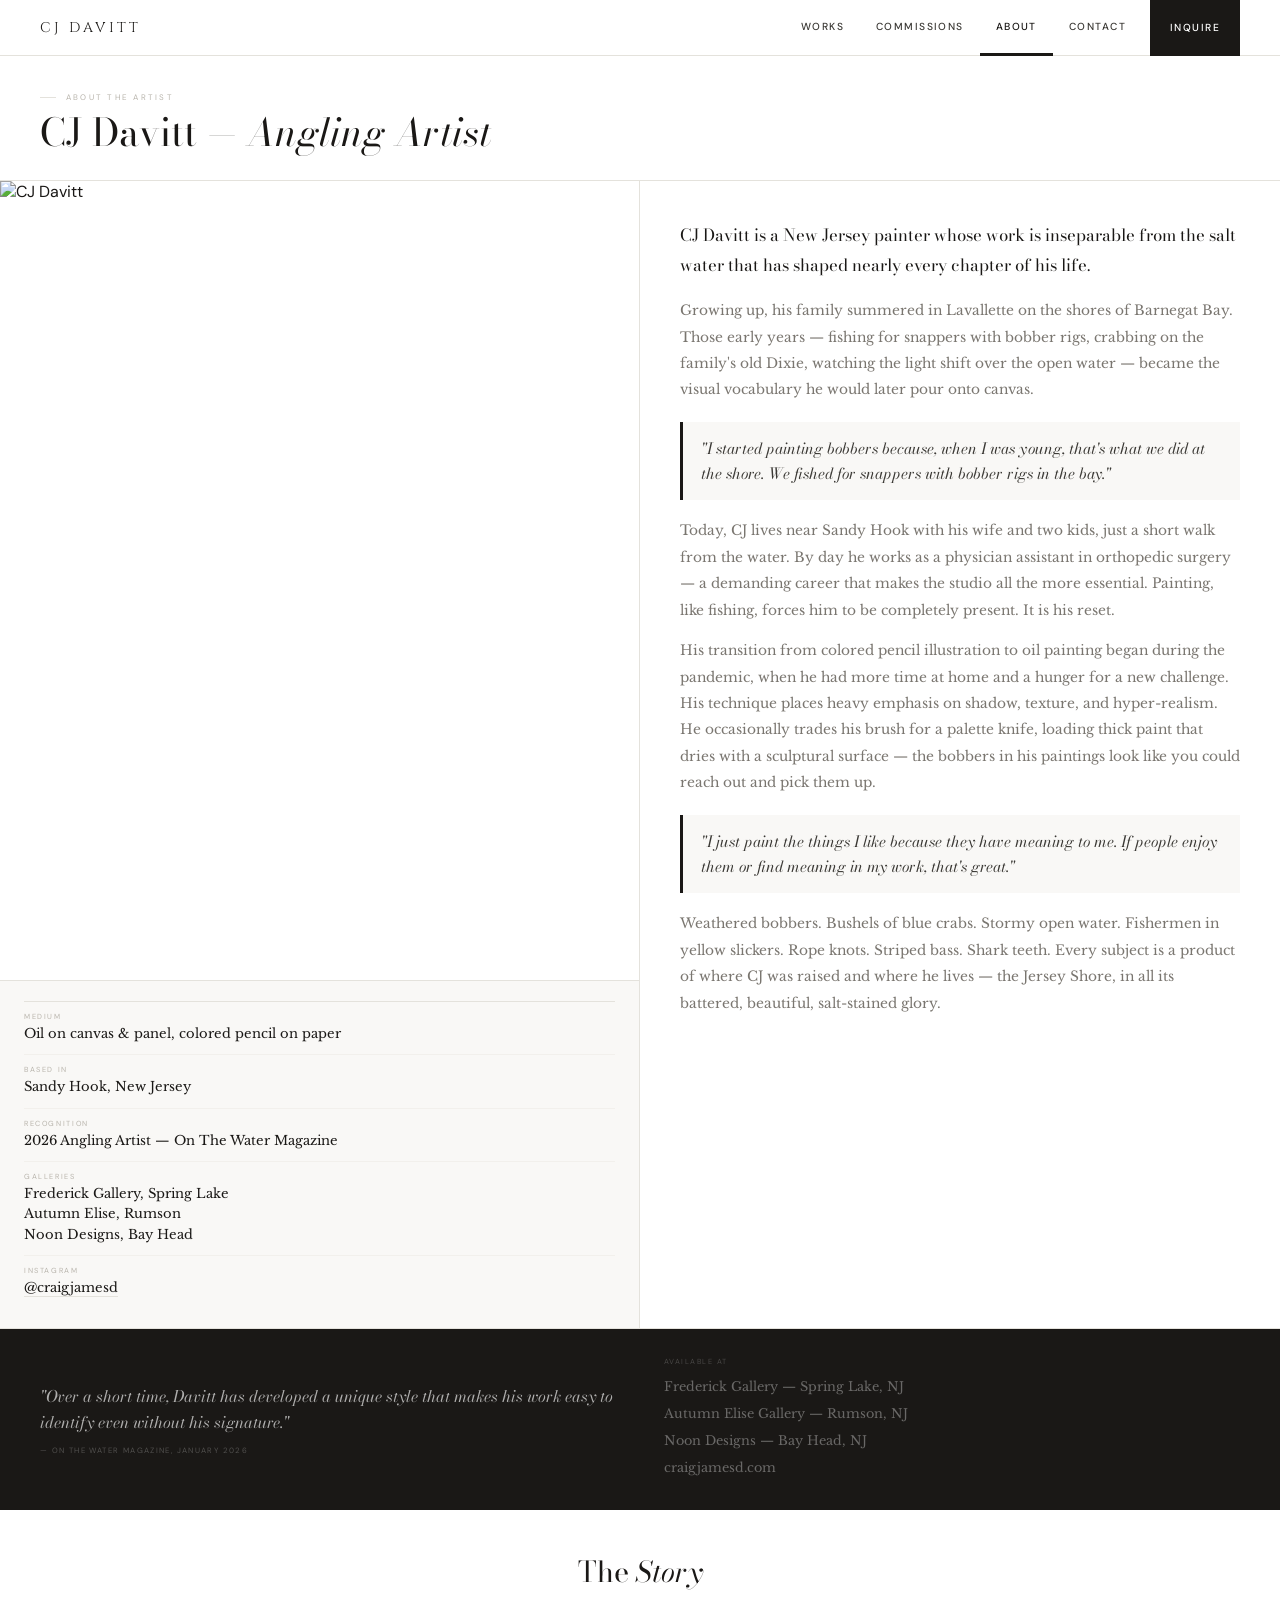
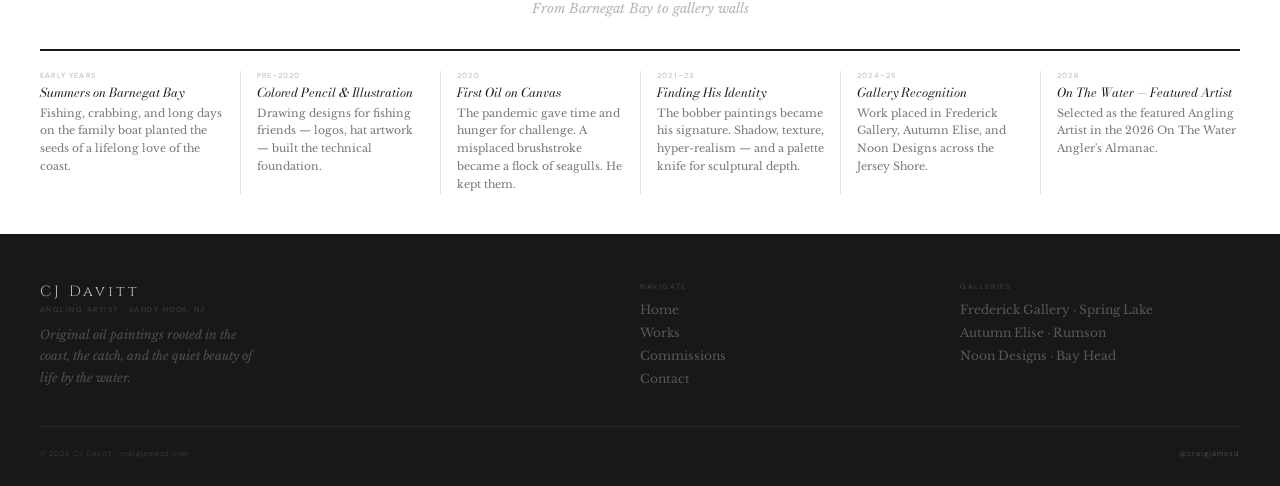
==== about.html @ a4e2ddee "Add files via upload" ====
<!DOCTYPE html>
<html lang="en">
<head>
<meta charset="UTF-8">
<meta name="viewport" content="width=device-width, initial-scale=1.0">
<title>About — CJ Davitt</title>
<meta name="description" content="The story of CJ Davitt — New Jersey oil painter and angling artist.">
<link rel="stylesheet" href="style.css">
<style>
.about-hero{display:grid;grid-template-columns:1fr 1fr;border-bottom:1px solid var(--stone);}
.about-left{border-right:1px solid var(--stone);}
.about-portrait{width:100%;aspect-ratio:4/5;object-fit:cover;object-position:center 15%;display:block;}
.about-creds-panel{background:var(--paper);padding:20px 24px;border-top:1px solid var(--stone);}
.about-right{padding:40px 40px;}
.about-lead{font-family:var(--serif);font-size:1.05rem;line-height:1.75;color:var(--ink);margin-bottom:18px;}
.about-text{font-family:var(--body);font-size:.86rem;line-height:1.92;color:var(--drift);margin-bottom:14px;}
.press-band{background:var(--ink);padding:28px var(--pad);display:grid;grid-template-columns:1fr 1fr;gap:48px;align-items:center;}
.press-quote-text{font-family:var(--serif);font-style:italic;font-size:1rem;color:rgba(255,255,255,.65);line-height:1.6;margin-bottom:10px;}
.press-attr{font-family:var(--sans);font-size:.48rem;letter-spacing:.18em;text-transform:uppercase;color:rgba(255,255,255,.24);}
.gallery-list{font-family:var(--body);font-size:.8rem;color:rgba(255,255,255,.35);line-height:2.1;}
.timeline-section{padding:40px var(--pad);}
.timeline-header{text-align:center;margin-bottom:32px;}
.timeline-title{font-family:var(--serif);font-size:1.8rem;font-weight:400;color:var(--ink);margin-bottom:6px;}
.timeline-title em{font-style:italic;}
.timeline-sub{font-family:var(--body);font-style:italic;font-size:.82rem;color:var(--pebble);}
.timeline-strip{display:grid;grid-template-columns:repeat(6,1fr);border-top:2px solid var(--ink);padding-top:20px;gap:0;}
.tl-col{padding-right:16px;}
.tl-col+.tl-col{border-left:1px solid var(--stone);padding-left:16px;padding-right:16px;}
.tl-col:last-child{padding-right:0;}
.tl-year{font-family:var(--sans);font-size:.46rem;letter-spacing:.16em;text-transform:uppercase;color:var(--pebble);margin-bottom:5px;}
.tl-event-title{font-family:var(--serif);font-style:italic;font-size:.78rem;color:var(--ink);margin-bottom:4px;line-height:1.25;}
.tl-event-body{font-family:var(--body);font-size:.68rem;color:var(--drift);line-height:1.65;}
@media(max-width:900px){
  .about-hero{grid-template-columns:1fr;}
  .about-left{border-right:none;border-bottom:1px solid var(--stone);display:grid;grid-template-columns:160px 1fr;}
  .about-portrait{aspect-ratio:3/4;max-height:220px;}
  .about-creds-panel{border-top:none;border-left:1px solid var(--stone);}
  .about-right{padding:28px var(--pad);}
  .press-band{grid-template-columns:1fr;}
  .timeline-strip{grid-template-columns:1fr 1fr;gap:16px;}
  .tl-col+.tl-col{border-left:none;padding-left:0;}
  .tl-col:nth-child(odd){border-right:1px solid var(--stone);padding-right:16px;}
}
@media(max-width:540px){
  .timeline-strip{grid-template-columns:1fr;}
  .tl-col:nth-child(odd){border-right:none;}
  .tl-col{border-bottom:1px solid var(--stone);padding-bottom:14px;padding-right:0;}
}
</style>
</head>
<body>
<div class="mob-drawer" id="mobDrawer"><div class="mob-logo">CJ Davitt</div><button class="mob-close" id="mobClose">✕</button><ul class="mob-links"><li><a href="works.html">Works</a></li><li><a href="commissions.html">Commissions</a></li><li><a href="about.html">About</a></li><li><a href="contact.html">Contact</a></li></ul></div>
<nav class="nav"><a href="index.html" class="nav-brand">CJ Davitt</a><div class="nav-links"><a href="works.html" class="nav-link">Works</a><a href="commissions.html" class="nav-link">Commissions</a><a href="about.html" class="nav-link active">About</a><a href="contact.html" class="nav-link">Contact</a><a href="contact.html" class="nav-link cta">Inquire</a></div><button class="nav-hamburger" id="hamburger"><span></span><span></span><span></span></button></nav>
<div class="page-header"><div class="page-eyebrow">About the Artist</div><div class="page-title">CJ Davitt — <em>Angling Artist</em></div></div>
<div class="about-hero">
  <div class="about-left">
    <img class="about-portrait" src="images/cj-davitt.jpg" alt="CJ Davitt"/>
    <div class="about-creds-panel">
      <div class="cred-item"><div class="cred-lbl">Medium</div><div class="cred-val">Oil on canvas &amp; panel, colored pencil on paper</div></div>
      <div class="cred-item"><div class="cred-lbl">Based In</div><div class="cred-val">Sandy Hook, New Jersey</div></div>
      <div class="cred-item"><div class="cred-lbl">Recognition</div><div class="cred-val">2026 Angling Artist — On The Water Magazine</div></div>
      <div class="cred-item"><div class="cred-lbl">Galleries</div><div class="cred-val">Frederick Gallery, Spring Lake<br>Autumn Elise, Rumson<br>Noon Designs, Bay Head</div></div>
      <div class="cred-item"><div class="cred-lbl">Instagram</div><div class="cred-val"><a href="https://instagram.com/craigjamesd" target="_blank">@craigjamesd</a></div></div>
    </div>
  </div>
  <div class="about-right">
    <p class="about-lead">CJ Davitt is a New Jersey painter whose work is inseparable from the salt water that has shaped nearly every chapter of his life.</p>
    <p class="about-text">Growing up, his family summered in Lavallette on the shores of Barnegat Bay. Those early years — fishing for snappers with bobber rigs, crabbing on the family's old Dixie, watching the light shift over the open water — became the visual vocabulary he would later pour onto canvas.</p>
    <div class="pull-quote">"I started painting bobbers because, when I was young, that's what we did at the shore. We fished for snappers with bobber rigs in the bay."</div>
    <p class="about-text">Today, CJ lives near Sandy Hook with his wife and two kids, just a short walk from the water. By day he works as a physician assistant in orthopedic surgery — a demanding career that makes the studio all the more essential. Painting, like fishing, forces him to be completely present. It is his reset.</p>
    <p class="about-text">His transition from colored pencil illustration to oil painting began during the pandemic, when he had more time at home and a hunger for a new challenge. His technique places heavy emphasis on shadow, texture, and hyper-realism. He occasionally trades his brush for a palette knife, loading thick paint that dries with a sculptural surface — the bobbers in his paintings look like you could reach out and pick them up.</p>
    <div class="pull-quote">"I just paint the things I like because they have meaning to me. If people enjoy them or find meaning in my work, that's great."</div>
    <p class="about-text">Weathered bobbers. Bushels of blue crabs. Stormy open water. Fishermen in yellow slickers. Rope knots. Striped bass. Shark teeth. Every subject is a product of where CJ was raised and where he lives — the Jersey Shore, in all its battered, beautiful, salt-stained glory.</p>
  </div>
</div>
<div class="press-band">
  <div><p class="press-quote-text">"Over a short time, Davitt has developed a unique style that makes his work easy to identify even without his signature."</p><div class="press-attr">— On The Water Magazine, January 2026</div></div>
  <div><div style="font-family:var(--sans);font-size:.46rem;letter-spacing:.2em;text-transform:uppercase;color:rgba(255,255,255,.2);margin-bottom:8px;">Available At</div><div class="gallery-list">Frederick Gallery — Spring Lake, NJ<br>Autumn Elise Gallery — Rumson, NJ<br>Noon Designs — Bay Head, NJ<br>craigjamesd.com</div></div>
</div>
<div class="timeline-section">
  <div class="timeline-header"><div class="timeline-title">The <em>Story</em></div><div class="timeline-sub">From Barnegat Bay to gallery walls</div></div>
  <div class="timeline-strip">
    <div class="tl-col"><div class="tl-year">Early Years</div><div class="tl-event-title">Summers on Barnegat Bay</div><div class="tl-event-body">Fishing, crabbing, and long days on the family boat planted the seeds of a lifelong love of the coast.</div></div>
    <div class="tl-col"><div class="tl-year">Pre-2020</div><div class="tl-event-title">Colored Pencil &amp; Illustration</div><div class="tl-event-body">Drawing designs for fishing friends — logos, hat artwork — built the technical foundation.</div></div>
    <div class="tl-col"><div class="tl-year">2020</div><div class="tl-event-title">First Oil on Canvas</div><div class="tl-event-body">The pandemic gave time and hunger for challenge. A misplaced brushstroke became a flock of seagulls. He kept them.</div></div>
    <div class="tl-col"><div class="tl-year">2021–23</div><div class="tl-event-title">Finding His Identity</div><div class="tl-event-body">The bobber paintings became his signature. Shadow, texture, hyper-realism — and a palette knife for sculptural depth.</div></div>
    <div class="tl-col"><div class="tl-year">2024–25</div><div class="tl-event-title">Gallery Recognition</div><div class="tl-event-body">Work placed in Frederick Gallery, Autumn Elise, and Noon Designs across the Jersey Shore.</div></div>
    <div class="tl-col"><div class="tl-year">2026</div><div class="tl-event-title">On The Water — Featured Artist</div><div class="tl-event-body">Selected as the featured Angling Artist in the 2026 On The Water Angler's Almanac.</div></div>
  </div>
</div>
<footer><div class="ft-grid"><div><div class="ft-logo">CJ Davitt</div><div class="ft-sub">Angling Artist · Sandy Hook, NJ</div><p class="ft-tag">Original oil paintings rooted in the coast, the catch, and the quiet beauty of life by the water.</p></div><div><div class="ft-col-lbl">Navigate</div><a href="index.html" class="ft-link">Home</a><a href="works.html" class="ft-link">Works</a><a href="commissions.html" class="ft-link">Commissions</a><a href="contact.html" class="ft-link">Contact</a></div><div><div class="ft-col-lbl">Galleries</div><span class="ft-link">Frederick Gallery · Spring Lake</span><span class="ft-link">Autumn Elise · Rumson</span><span class="ft-link">Noon Designs · Bay Head</span></div></div><div class="ft-bot"><span class="ft-copy">© 2026 CJ Davitt · craigjamesd.com</span><a href="https://instagram.com/craigjamesd" target="_blank" class="ft-ig">@craigjamesd</a></div></footer>
<script src="shared.js"></script>
</body>
</html>
---- style.css ----
/* ── CJ DAVITT — SHARED STYLES ── */
@import url('https://fonts.googleapis.com/css2?family=Cinzel:wght@400;500&family=Bodoni+Moda:ital,opsz,wght@0,6..96,400;0,6..96,500;1,6..96,400&family=Libre+Baskerville:ital,wght@0,400;1,400&family=DM+Sans:wght@300;400;500&display=swap');

*,*::before,*::after{margin:0;padding:0;box-sizing:border-box;}
img{display:block;max-width:100%;}
html{scroll-behavior:smooth;}
body{background:#fff;color:#1a1816;font-family:'DM Sans',sans-serif;overflow-x:hidden;}

:root{
  --white:#ffffff;--paper:#f9f8f6;--linen:#f2f0ec;
  --stone:#e4e2dc;--pebble:#b8b4ac;--drift:#7a7670;
  --anchor:#3a3834;--ink:#1a1816;--ocean:#0f1f2e;
  --serif:'Bodoni Moda',Georgia,serif;
  --display:'Cinzel',serif;
  --body:'Libre Baskerville',serif;
  --sans:'DM Sans',sans-serif;
  --pad:40px;
  --dot-av:#2d6a4f;
  --dot-sold:#c0392b;
}

/* ── NAV ── */
.nav{background:var(--white);border-bottom:1px solid var(--stone);padding:0 var(--pad);display:flex;align-items:center;justify-content:space-between;height:56px;position:sticky;top:0;z-index:100;}
.nav-brand{font-family:var(--display);font-size:.88rem;font-weight:400;letter-spacing:.22em;color:var(--ink);text-transform:uppercase;text-decoration:none;}
.nav-links{display:flex;align-items:center;gap:0;}
.nav-link{font-family:var(--sans);font-size:.64rem;letter-spacing:.14em;text-transform:uppercase;color:var(--anchor);padding:0 16px;height:56px;display:flex;align-items:center;border-bottom:3px solid transparent;font-weight:500;text-decoration:none;transition:color .2s;}
.nav-link:hover{color:var(--ink);}
.nav-link.active{color:var(--ink);border-bottom-color:var(--ink);}
.nav-link.cta{background:var(--ink);color:var(--white);border-bottom:none;margin-left:8px;padding:0 20px;}
.nav-link.cta:hover{background:var(--ocean);}
.nav-hamburger{display:none;flex-direction:column;gap:5px;width:40px;height:40px;padding:10px;cursor:pointer;border:none;background:none;}
.nav-hamburger span{display:block;width:20px;height:1.5px;background:var(--ink);}

/* MOBILE DRAWER */
.mob-drawer{display:none;position:fixed;inset:0;z-index:200;background:var(--ink);flex-direction:column;justify-content:center;align-items:center;}
.mob-drawer.open{display:flex;}
.mob-close{position:absolute;top:18px;right:18px;width:44px;height:44px;display:flex;align-items:center;justify-content:center;color:rgba(255,255,255,.4);font-size:1.2rem;cursor:pointer;border:none;background:none;}
.mob-logo{position:absolute;top:20px;left:var(--pad);font-family:var(--display);font-size:.82rem;color:rgba(255,255,255,.4);letter-spacing:.2em;}
.mob-links{list-style:none;text-align:center;}
.mob-links li{border-bottom:1px solid rgba(255,255,255,.07);}
.mob-links li:first-child{border-top:1px solid rgba(255,255,255,.07);}
.mob-links a{display:block;padding:16px 48px;font-family:var(--serif);font-size:1.3rem;font-style:italic;color:rgba(255,255,255,.65);text-decoration:none;}

/* ── PRESS BAR ── */
.press{background:var(--ink);padding:11px var(--pad);display:flex;align-items:center;gap:16px;overflow:hidden;}
.press-lbl{font-family:var(--sans);font-size:.48rem;letter-spacing:.24em;text-transform:uppercase;color:rgba(255,255,255,.2);white-space:nowrap;flex-shrink:0;}
.press-div{width:1px;height:10px;background:rgba(255,255,255,.1);flex-shrink:0;}
.press-item{font-family:var(--body);font-style:italic;font-size:.78rem;color:rgba(255,255,255,.35);white-space:nowrap;}
.press-item strong{font-style:normal;font-weight:400;color:rgba(255,255,255,.55);}

/* ── PAGE HEADER ── */
.page-header{padding:36px var(--pad) 28px;border-bottom:1px solid var(--stone);}
.page-eyebrow{font-family:var(--sans);font-size:.5rem;letter-spacing:.28em;text-transform:uppercase;color:var(--pebble);display:flex;align-items:center;gap:10px;margin-bottom:10px;}
.page-eyebrow::before{content:'';width:16px;height:1px;background:var(--stone);display:block;}
.page-title{font-family:var(--serif);font-size:clamp(1.8rem,3vw,2.8rem);font-weight:400;color:var(--ink);line-height:1.05;}
.page-title em{font-style:italic;}

/* ── SHARED ELEMENTS ── */
.eyebrow{font-family:var(--sans);font-size:.5rem;letter-spacing:.26em;text-transform:uppercase;color:var(--pebble);margin-bottom:4px;}
.label{font-family:var(--sans);font-size:.48rem;letter-spacing:.22em;text-transform:uppercase;color:var(--pebble);}
.divider{height:1px;background:var(--stone);margin:16px 0;}
.body-text{font-family:var(--body);font-size:.88rem;line-height:1.9;color:var(--drift);}
.pull-quote{border-left:3px solid var(--ink);padding:14px 18px;font-family:var(--serif);font-style:italic;font-size:.96rem;color:var(--anchor);line-height:1.65;background:var(--paper);margin:18px 0;border-radius:0;}
.small-cta{font-family:var(--sans);font-size:.52rem;letter-spacing:.14em;text-transform:uppercase;color:var(--ink);border-bottom:1px solid var(--stone);padding-bottom:1px;display:inline-block;text-decoration:none;}
.btn{font-family:var(--sans);font-size:.56rem;letter-spacing:.16em;text-transform:uppercase;padding:10px 20px;border:1px solid var(--ink);color:var(--ink);background:none;cursor:pointer;text-decoration:none;display:inline-block;transition:background .2s,color .2s;}
.btn:hover{background:var(--ink);color:var(--white);}
.btn-f{background:var(--ink);color:var(--white);}
.btn-f:hover{background:var(--ocean);}
.dot{width:7px;height:7px;border-radius:50%;display:inline-block;flex-shrink:0;}
.dot-av{background:var(--dot-av);}
.dot-sold{background:var(--dot-sold);}

/* credentials */
.cred-item{padding:10px 0;border-bottom:1px solid #f2f0ec;}
.cred-item:last-child{border:none;}
.cred-item:first-child{border-top:1px solid var(--stone);}
.cred-lbl{font-family:var(--sans);font-size:.46rem;letter-spacing:.22em;text-transform:uppercase;color:var(--pebble);margin-bottom:3px;}
.cred-val{font-family:var(--body);font-size:.82rem;color:var(--ink);line-height:1.55;}
.cred-val a{color:var(--ink);text-decoration:none;border-bottom:1px solid var(--stone);}

/* event card */
.event-card{display:flex;gap:10px;align-items:center;background:var(--paper);border:1px solid var(--stone);padding:10px 12px;margin-bottom:8px;}
.event-card:last-child{margin-bottom:0;}
.event-date{background:var(--ink);color:var(--white);padding:6px 10px;text-align:center;flex-shrink:0;min-width:40px;}
.eday{font-family:var(--display);font-size:.9rem;line-height:1;}
.emon{font-family:var(--sans);font-size:.42rem;letter-spacing:.1em;text-transform:uppercase;opacity:.5;margin-top:1px;}
.event-name{font-family:var(--sans);font-size:.62rem;letter-spacing:.06em;color:var(--ink);font-weight:500;margin-bottom:1px;}
.event-venue{font-family:var(--body);font-style:italic;font-size:.62rem;color:var(--drift);}

/* lightbox */
.lightbox{display:none;position:fixed;inset:0;background:rgba(0,0,0,.92);z-index:500;align-items:center;justify-content:center;padding:24px;}
.lightbox.open{display:flex;}
.lightbox-inner{position:relative;max-width:90vw;max-height:90vh;}
.lightbox-inner img{max-width:90vw;max-height:85vh;object-fit:contain;display:block;}
.lightbox-close{position:absolute;top:-36px;right:0;font-family:var(--sans);font-size:.58rem;letter-spacing:.16em;text-transform:uppercase;color:rgba(255,255,255,.5);cursor:pointer;border:none;background:none;}
.lightbox-cap{font-family:var(--body);font-style:italic;font-size:.72rem;color:rgba(255,255,255,.4);margin-top:10px;text-align:center;}

/* ── FOOTER ── */
footer{background:var(--ink);padding:48px var(--pad) 28px;}
.ft-grid{display:grid;grid-template-columns:2fr 1fr 1fr;gap:40px;padding-bottom:32px;border-bottom:1px solid rgba(255,255,255,.07);margin-bottom:22px;}
.ft-logo{font-family:var(--display);font-size:.92rem;color:rgba(255,255,255,.7);letter-spacing:.2em;margin-bottom:4px;}
.ft-sub{font-family:var(--sans);font-size:.46rem;letter-spacing:.2em;text-transform:uppercase;color:rgba(255,255,255,.18);margin-bottom:10px;}
.ft-tag{font-family:var(--body);font-style:italic;font-size:.76rem;color:rgba(255,255,255,.24);line-height:1.75;max-width:220px;}
.ft-col-lbl{font-family:var(--sans);font-size:.46rem;letter-spacing:.22em;text-transform:uppercase;color:rgba(255,255,255,.18);margin-bottom:11px;}
.ft-link{font-family:var(--body);font-size:.76rem;color:rgba(255,255,255,.28);display:block;margin-bottom:8px;text-decoration:none;transition:color .2s;}
.ft-link:hover{color:rgba(255,255,255,.6);}
.ft-bot{display:flex;justify-content:space-between;align-items:center;}
.ft-copy{font-family:var(--sans);font-size:.46rem;letter-spacing:.1em;color:rgba(255,255,255,.14);}
.ft-ig{font-family:var(--sans);font-size:.46rem;letter-spacing:.14em;color:rgba(255,255,255,.22);text-decoration:none;}

/* ── MOBILE ── */
@media(max-width:768px){
  :root{--pad:20px;}
  .nav-links{display:none;}
  .nav-hamburger{display:flex;}
  .press{flex-direction:column;align-items:flex-start;gap:4px;}
  .press-div{display:none;}
  .ft-grid{grid-template-columns:1fr;gap:20px;}
  .ft-grid>div:nth-child(2),.ft-grid>div:nth-child(3){display:none;}
  .ft-bot{flex-direction:column;align-items:flex-start;gap:4px;}
}
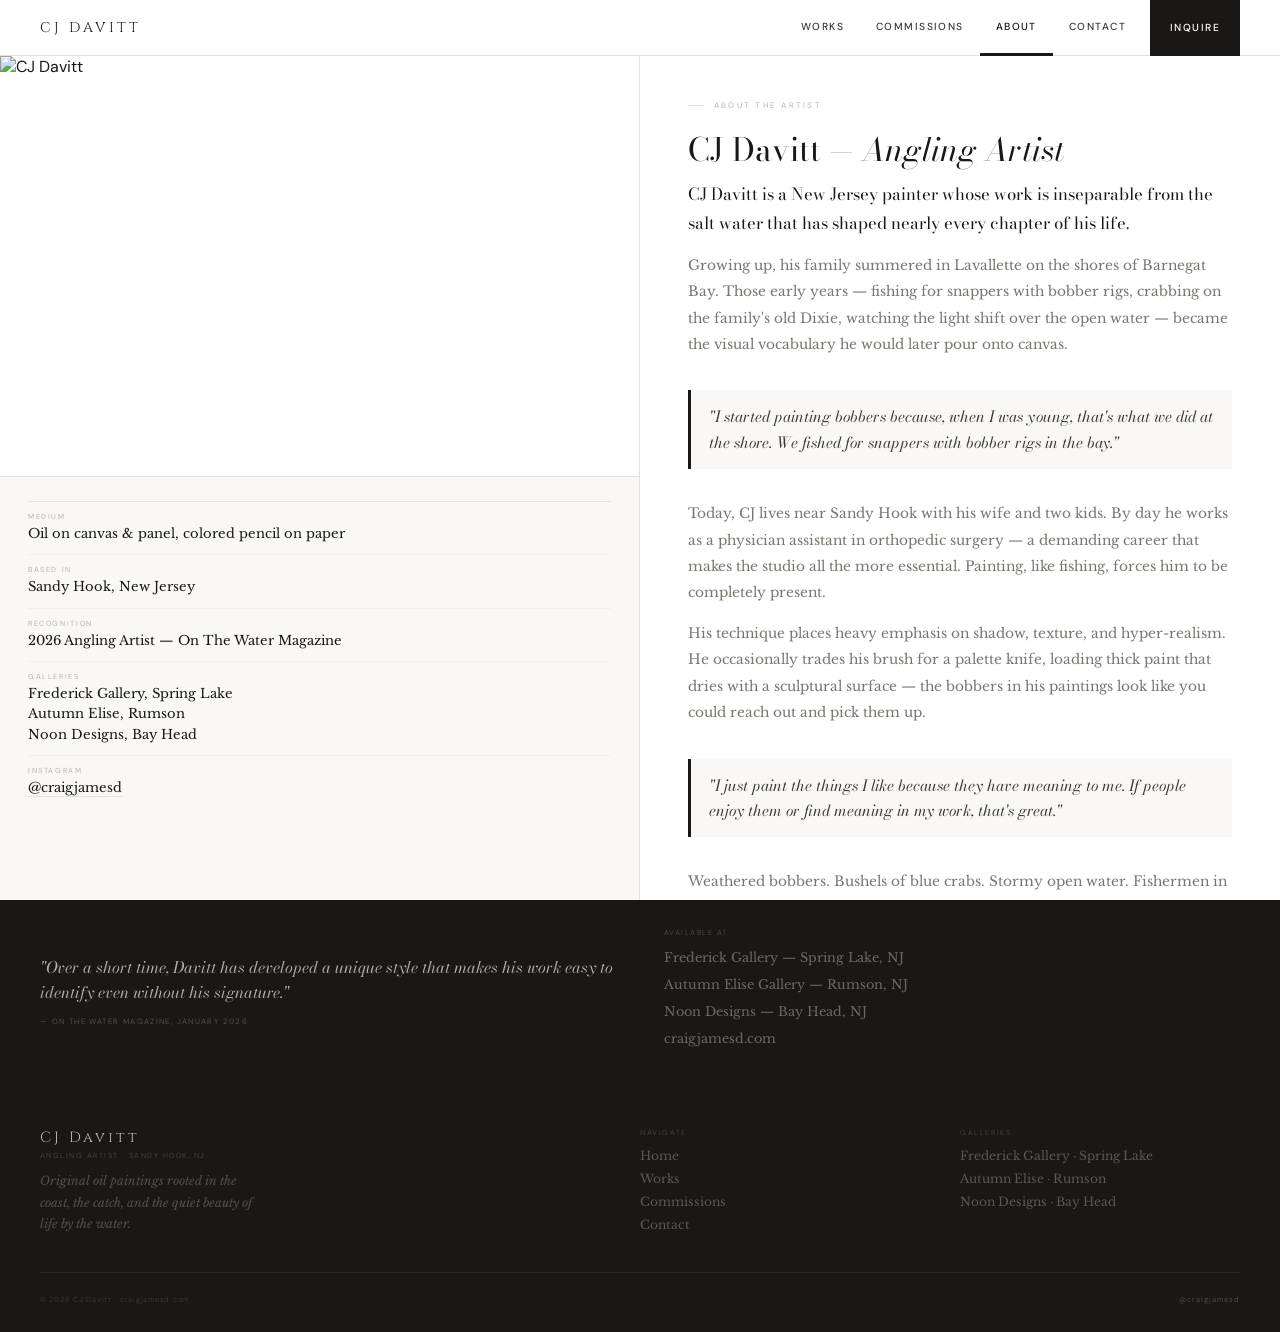
==== commit add12efa: "Add files via upload" ====
--- a/about.html
+++ b/about.html
@@ -7,55 +7,34 @@
 <meta name="description" content="The story of CJ Davitt — New Jersey oil painter and angling artist.">
 <link rel="stylesheet" href="style.css">
 <style>
-.about-hero{display:grid;grid-template-columns:1fr 1fr;border-bottom:1px solid var(--stone);}
-.about-left{border-right:1px solid var(--stone);}
-.about-portrait{width:100%;aspect-ratio:4/5;object-fit:cover;object-position:center 15%;display:block;}
-.about-creds-panel{background:var(--paper);padding:20px 24px;border-top:1px solid var(--stone);}
-.about-right{padding:40px 40px;}
-.about-lead{font-family:var(--serif);font-size:1.05rem;line-height:1.75;color:var(--ink);margin-bottom:18px;}
-.about-text{font-family:var(--body);font-size:.86rem;line-height:1.92;color:var(--drift);margin-bottom:14px;}
+.about-wrap{display:grid;grid-template-columns:1fr 1fr;min-height:calc(100vh - 56px);}
+.about-left{border-right:1px solid var(--stone);display:flex;flex-direction:column;}
+.about-photo{width:100%;height:420px;object-fit:cover;object-position:center 20%;display:block;}
+.about-creds{background:var(--paper);padding:24px 28px;flex:1;border-top:1px solid var(--stone);}
+.about-right{padding:44px 48px;display:flex;flex-direction:column;gap:14px;overflow-y:auto;max-height:calc(100vh - 56px);}
+.about-lead{font-family:var(--serif);font-size:1.05rem;line-height:1.75;color:var(--ink);}
+.about-text{font-family:var(--body);font-size:.86rem;line-height:1.92;color:var(--drift);}
 .press-band{background:var(--ink);padding:28px var(--pad);display:grid;grid-template-columns:1fr 1fr;gap:48px;align-items:center;}
 .press-quote-text{font-family:var(--serif);font-style:italic;font-size:1rem;color:rgba(255,255,255,.65);line-height:1.6;margin-bottom:10px;}
 .press-attr{font-family:var(--sans);font-size:.48rem;letter-spacing:.18em;text-transform:uppercase;color:rgba(255,255,255,.24);}
 .gallery-list{font-family:var(--body);font-size:.8rem;color:rgba(255,255,255,.35);line-height:2.1;}
-.timeline-section{padding:40px var(--pad);}
-.timeline-header{text-align:center;margin-bottom:32px;}
-.timeline-title{font-family:var(--serif);font-size:1.8rem;font-weight:400;color:var(--ink);margin-bottom:6px;}
-.timeline-title em{font-style:italic;}
-.timeline-sub{font-family:var(--body);font-style:italic;font-size:.82rem;color:var(--pebble);}
-.timeline-strip{display:grid;grid-template-columns:repeat(6,1fr);border-top:2px solid var(--ink);padding-top:20px;gap:0;}
-.tl-col{padding-right:16px;}
-.tl-col+.tl-col{border-left:1px solid var(--stone);padding-left:16px;padding-right:16px;}
-.tl-col:last-child{padding-right:0;}
-.tl-year{font-family:var(--sans);font-size:.46rem;letter-spacing:.16em;text-transform:uppercase;color:var(--pebble);margin-bottom:5px;}
-.tl-event-title{font-family:var(--serif);font-style:italic;font-size:.78rem;color:var(--ink);margin-bottom:4px;line-height:1.25;}
-.tl-event-body{font-family:var(--body);font-size:.68rem;color:var(--drift);line-height:1.65;}
 @media(max-width:900px){
-  .about-hero{grid-template-columns:1fr;}
-  .about-left{border-right:none;border-bottom:1px solid var(--stone);display:grid;grid-template-columns:160px 1fr;}
-  .about-portrait{aspect-ratio:3/4;max-height:220px;}
-  .about-creds-panel{border-top:none;border-left:1px solid var(--stone);}
-  .about-right{padding:28px var(--pad);}
+  .about-wrap{grid-template-columns:1fr;}
+  .about-left{border-right:none;border-bottom:1px solid var(--stone);}
+  .about-photo{height:280px;}
+  .about-right{padding:28px var(--pad);max-height:none;}
   .press-band{grid-template-columns:1fr;}
-  .timeline-strip{grid-template-columns:1fr 1fr;gap:16px;}
-  .tl-col+.tl-col{border-left:none;padding-left:0;}
-  .tl-col:nth-child(odd){border-right:1px solid var(--stone);padding-right:16px;}
-}
-@media(max-width:540px){
-  .timeline-strip{grid-template-columns:1fr;}
-  .tl-col:nth-child(odd){border-right:none;}
-  .tl-col{border-bottom:1px solid var(--stone);padding-bottom:14px;padding-right:0;}
 }
 </style>
 </head>
 <body>
 <div class="mob-drawer" id="mobDrawer"><div class="mob-logo">CJ Davitt</div><button class="mob-close" id="mobClose">✕</button><ul class="mob-links"><li><a href="works.html">Works</a></li><li><a href="commissions.html">Commissions</a></li><li><a href="about.html">About</a></li><li><a href="contact.html">Contact</a></li></ul></div>
 <nav class="nav"><a href="index.html" class="nav-brand">CJ Davitt</a><div class="nav-links"><a href="works.html" class="nav-link">Works</a><a href="commissions.html" class="nav-link">Commissions</a><a href="about.html" class="nav-link active">About</a><a href="contact.html" class="nav-link">Contact</a><a href="contact.html" class="nav-link cta">Inquire</a></div><button class="nav-hamburger" id="hamburger"><span></span><span></span><span></span></button></nav>
-<div class="page-header"><div class="page-eyebrow">About the Artist</div><div class="page-title">CJ Davitt — <em>Angling Artist</em></div></div>
-<div class="about-hero">
+
+<div class="about-wrap">
   <div class="about-left">
-    <img class="about-portrait" src="images/cj-davitt.jpg" alt="CJ Davitt"/>
-    <div class="about-creds-panel">
+    <img class="about-photo" src="images/cj-davitt-artist.jpg" alt="CJ Davitt"/>
+    <div class="about-creds">
       <div class="cred-item"><div class="cred-lbl">Medium</div><div class="cred-val">Oil on canvas &amp; panel, colored pencil on paper</div></div>
       <div class="cred-item"><div class="cred-lbl">Based In</div><div class="cred-val">Sandy Hook, New Jersey</div></div>
       <div class="cred-item"><div class="cred-lbl">Recognition</div><div class="cred-val">2026 Angling Artist — On The Water Magazine</div></div>
@@ -64,30 +43,24 @@
     </div>
   </div>
   <div class="about-right">
+    <div class="page-eyebrow">About the Artist</div>
+    <div style="font-family:var(--serif);font-size:2rem;font-weight:400;color:var(--ink);line-height:1;">CJ Davitt — <em>Angling Artist</em></div>
     <p class="about-lead">CJ Davitt is a New Jersey painter whose work is inseparable from the salt water that has shaped nearly every chapter of his life.</p>
     <p class="about-text">Growing up, his family summered in Lavallette on the shores of Barnegat Bay. Those early years — fishing for snappers with bobber rigs, crabbing on the family's old Dixie, watching the light shift over the open water — became the visual vocabulary he would later pour onto canvas.</p>
     <div class="pull-quote">"I started painting bobbers because, when I was young, that's what we did at the shore. We fished for snappers with bobber rigs in the bay."</div>
-    <p class="about-text">Today, CJ lives near Sandy Hook with his wife and two kids, just a short walk from the water. By day he works as a physician assistant in orthopedic surgery — a demanding career that makes the studio all the more essential. Painting, like fishing, forces him to be completely present. It is his reset.</p>
-    <p class="about-text">His transition from colored pencil illustration to oil painting began during the pandemic, when he had more time at home and a hunger for a new challenge. His technique places heavy emphasis on shadow, texture, and hyper-realism. He occasionally trades his brush for a palette knife, loading thick paint that dries with a sculptural surface — the bobbers in his paintings look like you could reach out and pick them up.</p>
+    <p class="about-text">Today, CJ lives near Sandy Hook with his wife and two kids. By day he works as a physician assistant in orthopedic surgery — a demanding career that makes the studio all the more essential. Painting, like fishing, forces him to be completely present.</p>
+    <p class="about-text">His technique places heavy emphasis on shadow, texture, and hyper-realism. He occasionally trades his brush for a palette knife, loading thick paint that dries with a sculptural surface — the bobbers in his paintings look like you could reach out and pick them up.</p>
     <div class="pull-quote">"I just paint the things I like because they have meaning to me. If people enjoy them or find meaning in my work, that's great."</div>
-    <p class="about-text">Weathered bobbers. Bushels of blue crabs. Stormy open water. Fishermen in yellow slickers. Rope knots. Striped bass. Shark teeth. Every subject is a product of where CJ was raised and where he lives — the Jersey Shore, in all its battered, beautiful, salt-stained glory.</p>
+    <p class="about-text">Weathered bobbers. Bushels of blue crabs. Stormy open water. Fishermen in yellow slickers. Every subject is a product of where CJ was raised and where he lives — the Jersey Shore, in all its battered, beautiful, salt-stained glory.</p>
+    <div style="padding-top:8px;"><a href="works.html" class="btn btn-f" style="margin-right:10px;">View Works</a><a href="contact.html" class="btn">Get in Touch</a></div>
   </div>
 </div>
+
 <div class="press-band">
   <div><p class="press-quote-text">"Over a short time, Davitt has developed a unique style that makes his work easy to identify even without his signature."</p><div class="press-attr">— On The Water Magazine, January 2026</div></div>
   <div><div style="font-family:var(--sans);font-size:.46rem;letter-spacing:.2em;text-transform:uppercase;color:rgba(255,255,255,.2);margin-bottom:8px;">Available At</div><div class="gallery-list">Frederick Gallery — Spring Lake, NJ<br>Autumn Elise Gallery — Rumson, NJ<br>Noon Designs — Bay Head, NJ<br>craigjamesd.com</div></div>
 </div>
-<div class="timeline-section">
-  <div class="timeline-header"><div class="timeline-title">The <em>Story</em></div><div class="timeline-sub">From Barnegat Bay to gallery walls</div></div>
-  <div class="timeline-strip">
-    <div class="tl-col"><div class="tl-year">Early Years</div><div class="tl-event-title">Summers on Barnegat Bay</div><div class="tl-event-body">Fishing, crabbing, and long days on the family boat planted the seeds of a lifelong love of the coast.</div></div>
-    <div class="tl-col"><div class="tl-year">Pre-2020</div><div class="tl-event-title">Colored Pencil &amp; Illustration</div><div class="tl-event-body">Drawing designs for fishing friends — logos, hat artwork — built the technical foundation.</div></div>
-    <div class="tl-col"><div class="tl-year">2020</div><div class="tl-event-title">First Oil on Canvas</div><div class="tl-event-body">The pandemic gave time and hunger for challenge. A misplaced brushstroke became a flock of seagulls. He kept them.</div></div>
-    <div class="tl-col"><div class="tl-year">2021–23</div><div class="tl-event-title">Finding His Identity</div><div class="tl-event-body">The bobber paintings became his signature. Shadow, texture, hyper-realism — and a palette knife for sculptural depth.</div></div>
-    <div class="tl-col"><div class="tl-year">2024–25</div><div class="tl-event-title">Gallery Recognition</div><div class="tl-event-body">Work placed in Frederick Gallery, Autumn Elise, and Noon Designs across the Jersey Shore.</div></div>
-    <div class="tl-col"><div class="tl-year">2026</div><div class="tl-event-title">On The Water — Featured Artist</div><div class="tl-event-body">Selected as the featured Angling Artist in the 2026 On The Water Angler's Almanac.</div></div>
-  </div>
-</div>
+
 <footer><div class="ft-grid"><div><div class="ft-logo">CJ Davitt</div><div class="ft-sub">Angling Artist · Sandy Hook, NJ</div><p class="ft-tag">Original oil paintings rooted in the coast, the catch, and the quiet beauty of life by the water.</p></div><div><div class="ft-col-lbl">Navigate</div><a href="index.html" class="ft-link">Home</a><a href="works.html" class="ft-link">Works</a><a href="commissions.html" class="ft-link">Commissions</a><a href="contact.html" class="ft-link">Contact</a></div><div><div class="ft-col-lbl">Galleries</div><span class="ft-link">Frederick Gallery · Spring Lake</span><span class="ft-link">Autumn Elise · Rumson</span><span class="ft-link">Noon Designs · Bay Head</span></div></div><div class="ft-bot"><span class="ft-copy">© 2026 CJ Davitt · craigjamesd.com</span><a href="https://instagram.com/craigjamesd" target="_blank" class="ft-ig">@craigjamesd</a></div></footer>
 <script src="shared.js"></script>
 </body>
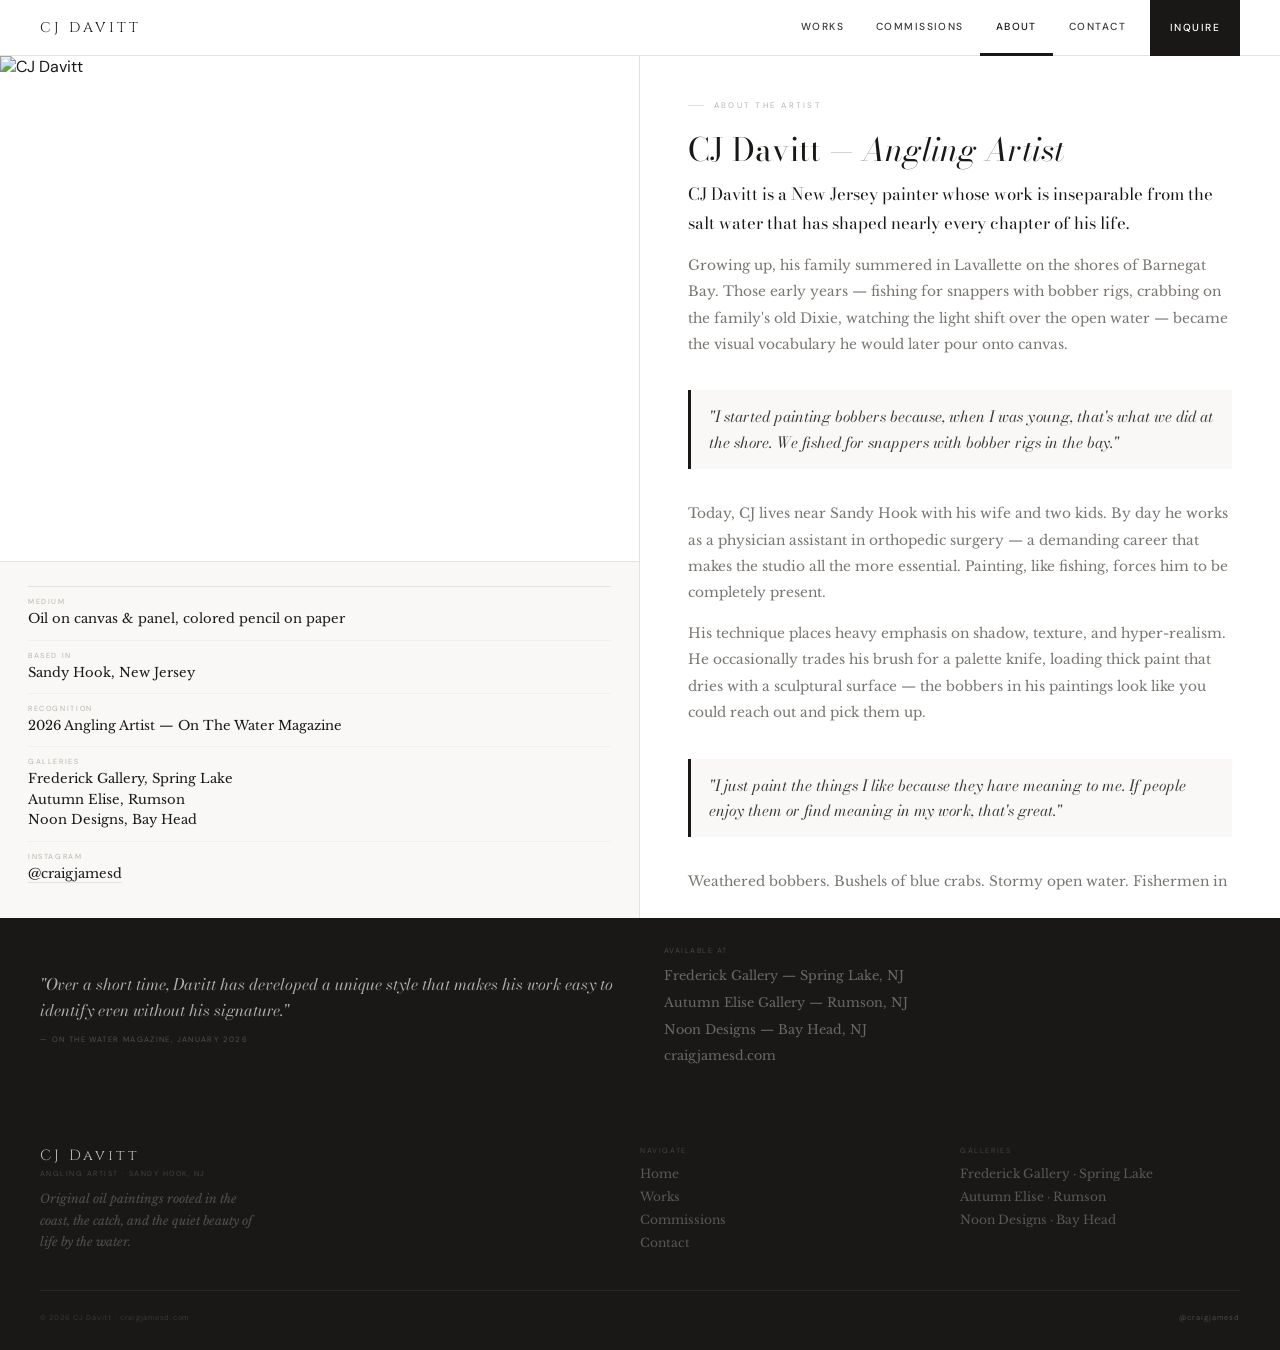
==== commit f4897916: "Add files via upload" ====
--- a/about.html
+++ b/about.html
@@ -9,7 +9,7 @@
 <style>
 .about-wrap{display:grid;grid-template-columns:1fr 1fr;min-height:calc(100vh - 56px);}
 .about-left{border-right:1px solid var(--stone);display:flex;flex-direction:column;}
-.about-photo{width:100%;height:420px;object-fit:cover;object-position:center 20%;display:block;}
+.about-photo{width:100%;aspect-ratio:1000/791;object-fit:cover;display:block;}
 .about-creds{background:var(--paper);padding:24px 28px;flex:1;border-top:1px solid var(--stone);}
 .about-right{padding:44px 48px;display:flex;flex-direction:column;gap:14px;overflow-y:auto;max-height:calc(100vh - 56px);}
 .about-lead{font-family:var(--serif);font-size:1.05rem;line-height:1.75;color:var(--ink);}
